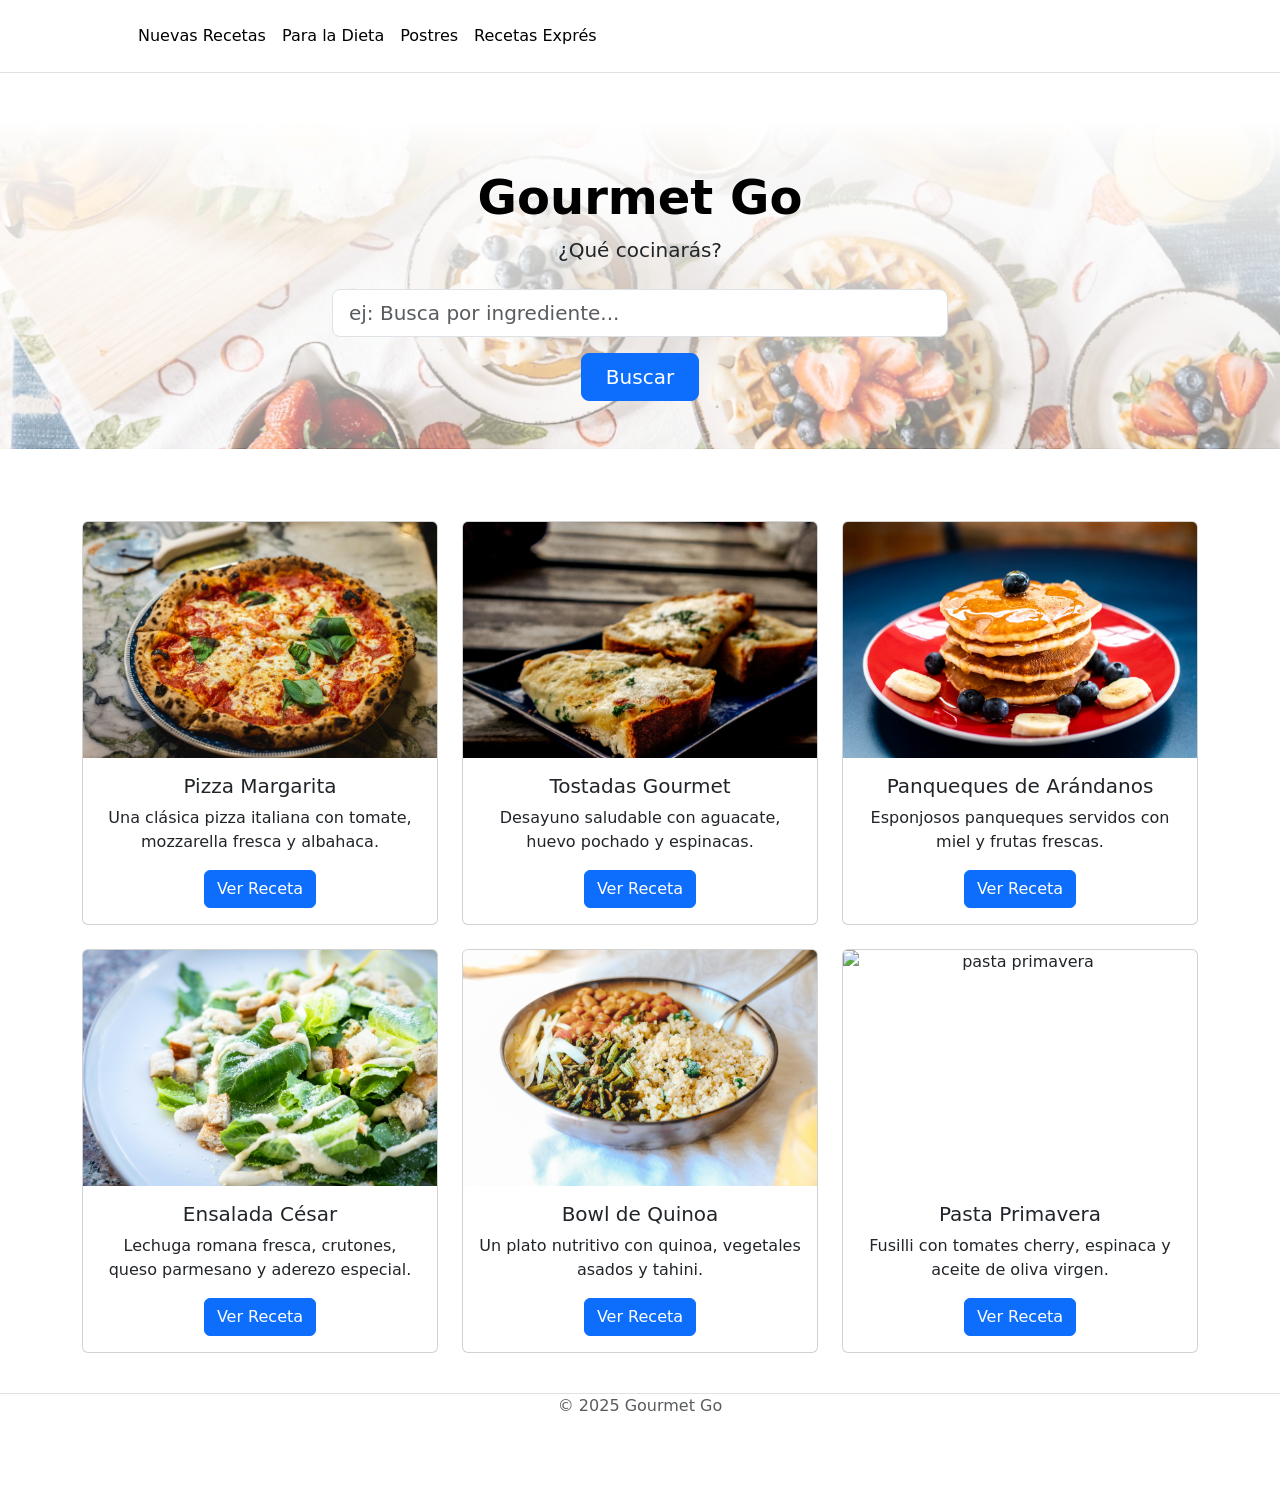
==== index.html @ 7b8d7c26 "first commit" ====
<!DOCTYPE html>
<html lang="es">
  <head>
    <meta charset="UTF-8" />
    <meta name="viewport" content="width=device-width, initial-scale=1.0" />
    <title>Gourmet Go - Buscador de Recetas</title>
    <link
      href="https://cdn.jsdelivr.net/npm/bootstrap@5.3.8/dist/css/bootstrap.min.css"
      rel="stylesheet"
      integrity="sha384-sRIl4kxILFvY47J16cr9ZwB07vP4J8+LH7qKQnuqkuIAvNWLzeN8tE5YBujZqJLB"
      crossorigin="anonymous"
    />
    <link rel="stylesheet" href="./assets/css/style.css" />
  </head>
  <body>
    <!----------Navbar----------->
    <header>
      <header class="p-3 mb-3 border-bottom">
        <div class="container">
          <div
            class="d-flex flex-wrap align-items-center justify-content-center justify-content-lg-start"
          >
            <a
              href="/"
              class="d-flex align-items-center mb-2 mb-lg-0 link-body-emphasis text-decoration-none"
            >
              <svg
                class="bi me-2"
                width="40"
                height="32"
                role="img"
                aria-label="Bootstrap"
              >
                <use xlink:href="#bootstrap"></use>
              </svg>
            </a>
            <ul
              class="nav col-12 col-lg-auto me-lg-auto mb-2 justify-content-center mb-md-0"
            >
              <li>
                <a href="#" class="nav-link px-2 link-body-emphasis"
                  >Nuevas Recetas</a
                >
              </li>
              <li>
                <a href="#" class="nav-link px-2 link-body-emphasis"
                  >Para la Dieta</a
                >
              </li>
              <li>
                <a href="#" class="nav-link px-2 link-body-emphasis">Postres</a>
              </li>
              <li>
                <a href="#" class="nav-link px-2 link-body-emphasis"
                  >Recetas Exprés</a
                >
              </li>
            </ul>
          
          </div>
        </div>
      </header>
    </header>
    <!----------Hero----------->
    <section>
      <div class="px-4 py-5 my-5 text-center hero-img">
        <h1 class="display-5 fw-bold text-body-emphasis">Gourmet Go</h1>
        <div class="col-lg-6 mx-auto">
          <p class="lead mb-4">¿Qué cocinarás?</p>
          <input
            class="form-control form-control-lg mb-3"
            type="text"
            placeholder="ej: Busca por ingrediente..."
            aria-label=".form-control-lg example"
          />
          <div class="d-grid gap-2 d-sm-flex justify-content-sm-center">
            <button type="button" class="btn btn-primary btn-lg px-4 gap-3">
              Buscar
            </button>
          </div>
        </div>
      </div>
    </section>
    <!---------------Tarjetas hardcodeadas---------------->

    <div class="container text-center">
      <div class="row align-items-center">
        <div class="col-sm-12 col-lg-4 g-4">
          <div class="card">
            <img
              src="./assets/images/pizza margarita.avif"
              class="card-img-top img-cover"
              alt="pizza margarita"
            />
            <div class="card-body">
              <h5 class="card-title">Pizza Margarita</h5>
              <p class="card-text">
                Una clásica pizza italiana con tomate, mozzarella fresca y
                albahaca.
              </p>
              <a href="#" class="btn btn-primary">Ver Receta</a>
            </div>
          </div>
        </div>
        <div class="col-sm-12 col-lg-4 g-4">
          <div class="card">
            <img
              src="./assets/images/tostadas.avif"
              class="card-img-top img-cover"
              alt="tostadas"
            />
            <div class="card-body">
              <h5 class="card-title">Tostadas Gourmet</h5>
              <p class="card-text">
                Desayuno saludable con aguacate, huevo pochado y espinacas.
              </p>
              <a href="#" class="btn btn-primary">Ver Receta</a>
            </div>
          </div>
        </div>
        <div class="col-sm-12 col-lg-4 g-4">
          <div class="card">
            <img
              src="./assets/images/pancakes.avif"
              class="card-img-top img-cover"
              alt="Panqueques de Arándanos"
            />
            <div class="card-body">
              <h5 class="card-title">Panqueques de Arándanos</h5>
              <p class="card-text">
                Esponjosos panqueques servidos con miel y frutas frescas.
              </p>
              <a href="#" class="btn btn-primary">Ver Receta</a>
            </div>
          </div>
        </div>
        <div class="col-sm-12 col-lg-4 g-4">
          <div class="card">
            <img
              src="./assets/images/ensalada-cesar.avif"
              class="card-img-top img-cover"
              alt="Ensalada Cesar"
            />
            <div class="card-body">
              <h5 class="card-title">Ensalada César</h5>
              <p class="card-text">
                Lechuga romana fresca, crutones, queso parmesano y aderezo
                especial.
              </p>
              <a href="#" class="btn btn-primary">Ver Receta</a>
            </div>
          </div>
        </div>
        <div class="col-sm-12 col-lg-4 g-4">
          <div class="card">
            <img
              src="./assets/images/bowl-quinoa.avif"
              class="card-img-top img-cover"
              alt="bowl de quinoa"
            />
            <div class="card-body">
              <h5 class="card-title">Bowl de Quinoa</h5>
              <p class="card-text">
                Un plato nutritivo con quinoa, vegetales asados y tahini.
              </p>
              <a href="#" class="btn btn-primary">Ver Receta</a>
            </div>
          </div>
        </div>
        <div class="col-sm-12 col-lg-4 g-4">
          <div class="card">
            <img
              src="./assets/images/pasta-primavera.jpg"
              class="card-img-top img-cover"
              alt="pasta primavera"
            />
            <div class="card-body">
              <h5 class="card-title">Pasta Primavera</h5>
              <p class="card-text">
                Fusilli con tomates cherry, espinaca y aceite de oliva virgen.
              </p>
              <a href="#" class="btn btn-primary">Ver Receta</a>
            </div>
          </div>
        </div>
      </div>
    </div>
    <footer class="py-3 my-4">
      <ul class="nav justify-content-center border-top pb-3 mb-1">
      <p class="text-center text-body-secondary">© 2025 Gourmet Go</p>
    </footer>

    <script
      src="https://cdn.jsdelivr.net/npm/bootstrap@5.3.8/dist/js/bootstrap.bundle.min.js"
      integrity="sha384-FKyoEForCGlyvwx9Hj09JcYn3nv7wiPVlz7YYwJrWVcXK/BmnVDxM+D2scQbITxI"
      crossorigin="anonymous"
    ></script>
    <script src="./assets/javascript/app.js"></script>
  </body>
</html>
---- assets/css/style.css ----
.hero-img {
  position: relative;
  overflow: hidden;
  background-image: linear-gradient(rgb(255 255 255 / 1), rgb(255 255 255 / 0.5)), url("../images/postres.avif");
  background-size: cover;
  background-position: center right;
  background-repeat: no-repeat;
}

.img-cover {
  object-fit: cover;
  aspect-ratio: 3/2;
}
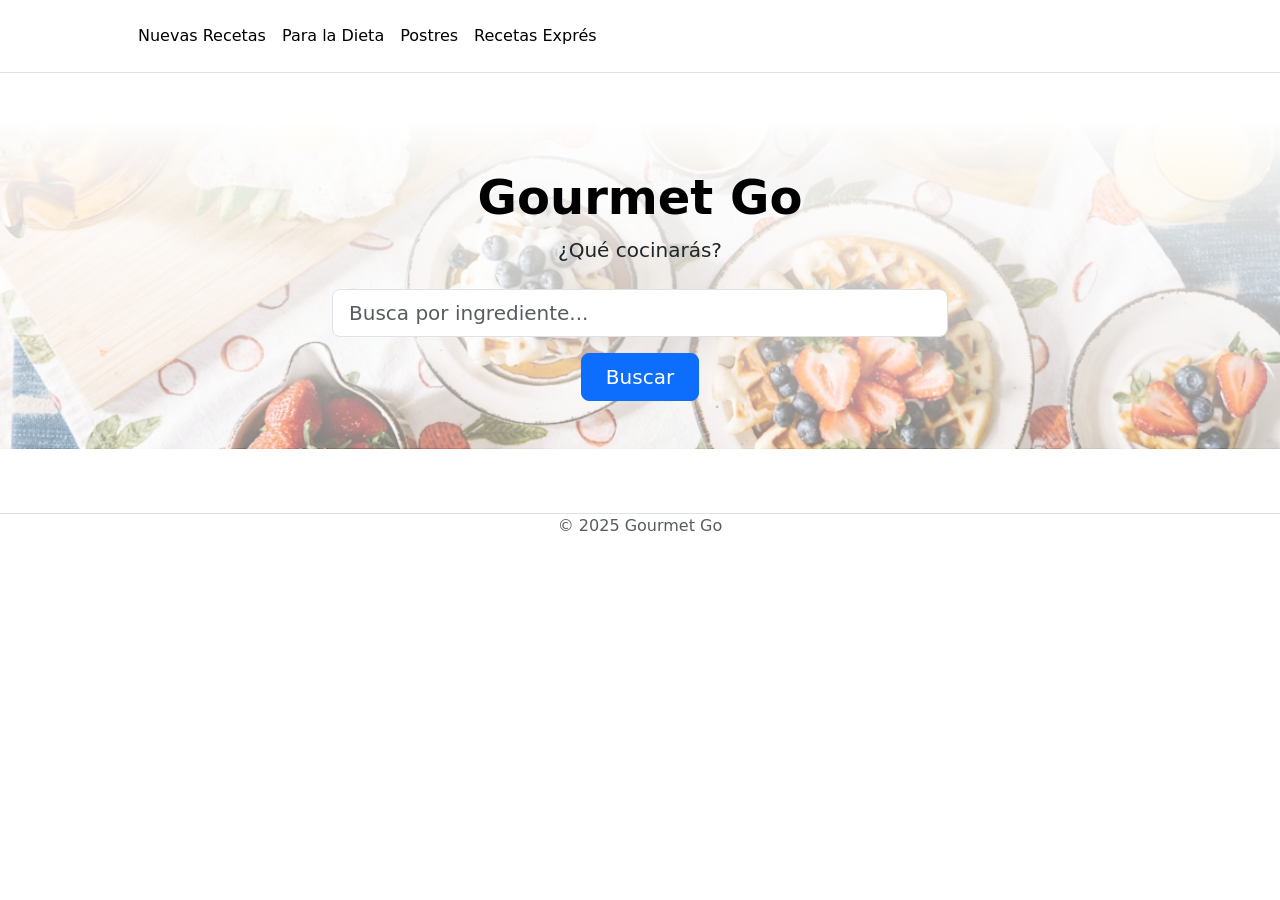
==== commit 804d659d: "Implement search functionality and dynamic recipe rendering" ====
--- a/index.html
+++ b/index.html
@@ -56,7 +56,6 @@
                 >
               </li>
             </ul>
-          
           </div>
         </div>
       </header>
@@ -68,10 +67,11 @@
         <div class="col-lg-6 mx-auto">
           <p class="lead mb-4">¿Qué cocinarás?</p>
           <input
+            id="search-input"
             class="form-control form-control-lg mb-3"
             type="text"
-            placeholder="ej: Busca por ingrediente..."
-            aria-label=".form-control-lg example"
+            placeholder="Busca por ingrediente..."
+            aria-label="buscador principal"
           />
           <div class="d-grid gap-2 d-sm-flex justify-content-sm-center">
             <button type="button" class="btn btn-primary btn-lg px-4 gap-3">
@@ -81,113 +81,18 @@
         </div>
       </div>
     </section>
-    <!---------------Tarjetas hardcodeadas---------------->
+    <!---------------Tarjetas---------------->
 
     <div class="container text-center">
-      <div class="row align-items-center">
-        <div class="col-sm-12 col-lg-4 g-4">
-          <div class="card">
-            <img
-              src="./assets/images/pizza margarita.avif"
-              class="card-img-top img-cover"
-              alt="pizza margarita"
-            />
-            <div class="card-body">
-              <h5 class="card-title">Pizza Margarita</h5>
-              <p class="card-text">
-                Una clásica pizza italiana con tomate, mozzarella fresca y
-                albahaca.
-              </p>
-              <a href="#" class="btn btn-primary">Ver Receta</a>
-            </div>
-          </div>
-        </div>
-        <div class="col-sm-12 col-lg-4 g-4">
-          <div class="card">
-            <img
-              src="./assets/images/tostadas.avif"
-              class="card-img-top img-cover"
-              alt="tostadas"
-            />
-            <div class="card-body">
-              <h5 class="card-title">Tostadas Gourmet</h5>
-              <p class="card-text">
-                Desayuno saludable con aguacate, huevo pochado y espinacas.
-              </p>
-              <a href="#" class="btn btn-primary">Ver Receta</a>
-            </div>
-          </div>
-        </div>
-        <div class="col-sm-12 col-lg-4 g-4">
-          <div class="card">
-            <img
-              src="./assets/images/pancakes.avif"
-              class="card-img-top img-cover"
-              alt="Panqueques de Arándanos"
-            />
-            <div class="card-body">
-              <h5 class="card-title">Panqueques de Arándanos</h5>
-              <p class="card-text">
-                Esponjosos panqueques servidos con miel y frutas frescas.
-              </p>
-              <a href="#" class="btn btn-primary">Ver Receta</a>
-            </div>
-          </div>
-        </div>
-        <div class="col-sm-12 col-lg-4 g-4">
-          <div class="card">
-            <img
-              src="./assets/images/ensalada-cesar.avif"
-              class="card-img-top img-cover"
-              alt="Ensalada Cesar"
-            />
-            <div class="card-body">
-              <h5 class="card-title">Ensalada César</h5>
-              <p class="card-text">
-                Lechuga romana fresca, crutones, queso parmesano y aderezo
-                especial.
-              </p>
-              <a href="#" class="btn btn-primary">Ver Receta</a>
-            </div>
-          </div>
-        </div>
-        <div class="col-sm-12 col-lg-4 g-4">
-          <div class="card">
-            <img
-              src="./assets/images/bowl-quinoa.avif"
-              class="card-img-top img-cover"
-              alt="bowl de quinoa"
-            />
-            <div class="card-body">
-              <h5 class="card-title">Bowl de Quinoa</h5>
-              <p class="card-text">
-                Un plato nutritivo con quinoa, vegetales asados y tahini.
-              </p>
-              <a href="#" class="btn btn-primary">Ver Receta</a>
-            </div>
-          </div>
-        </div>
-        <div class="col-sm-12 col-lg-4 g-4">
-          <div class="card">
-            <img
-              src="./assets/images/pasta-primavera.jpg"
-              class="card-img-top img-cover"
-              alt="pasta primavera"
-            />
-            <div class="card-body">
-              <h5 class="card-title">Pasta Primavera</h5>
-              <p class="card-text">
-                Fusilli con tomates cherry, espinaca y aceite de oliva virgen.
-              </p>
-              <a href="#" class="btn btn-primary">Ver Receta</a>
-            </div>
-          </div>
-        </div>
+      <div id="recipes" class="row row-cols-lg-4 g-4 align-items-center">
+        <!-- Las tarjetas de recetas se insertarán aquí dinámicamente -->
+         
       </div>
     </div>
     <footer class="py-3 my-4">
-      <ul class="nav justify-content-center border-top pb-3 mb-1">
-      <p class="text-center text-body-secondary">© 2025 Gourmet Go</p>
+      <div class="nav justify-content-center border-top pb-3 mb-1">
+        <p class="text-center text-body-secondary">© 2025 Gourmet Go</p>
+      </div>
     </footer>
 
     <script
--- a/assets/css/style.css
+++ b/assets/css/style.css
@@ -10,4 +10,12 @@
 .img-cover {
   object-fit: cover;
   aspect-ratio: 3/2;
+}
+
+.card .card-text {
+  overflow: hidden;
+  display: -webkit-box;
+  -webkit-box-orient: vertical;
+  -webkit-line-clamp: 4;
+  line-clamp: 4;
 }
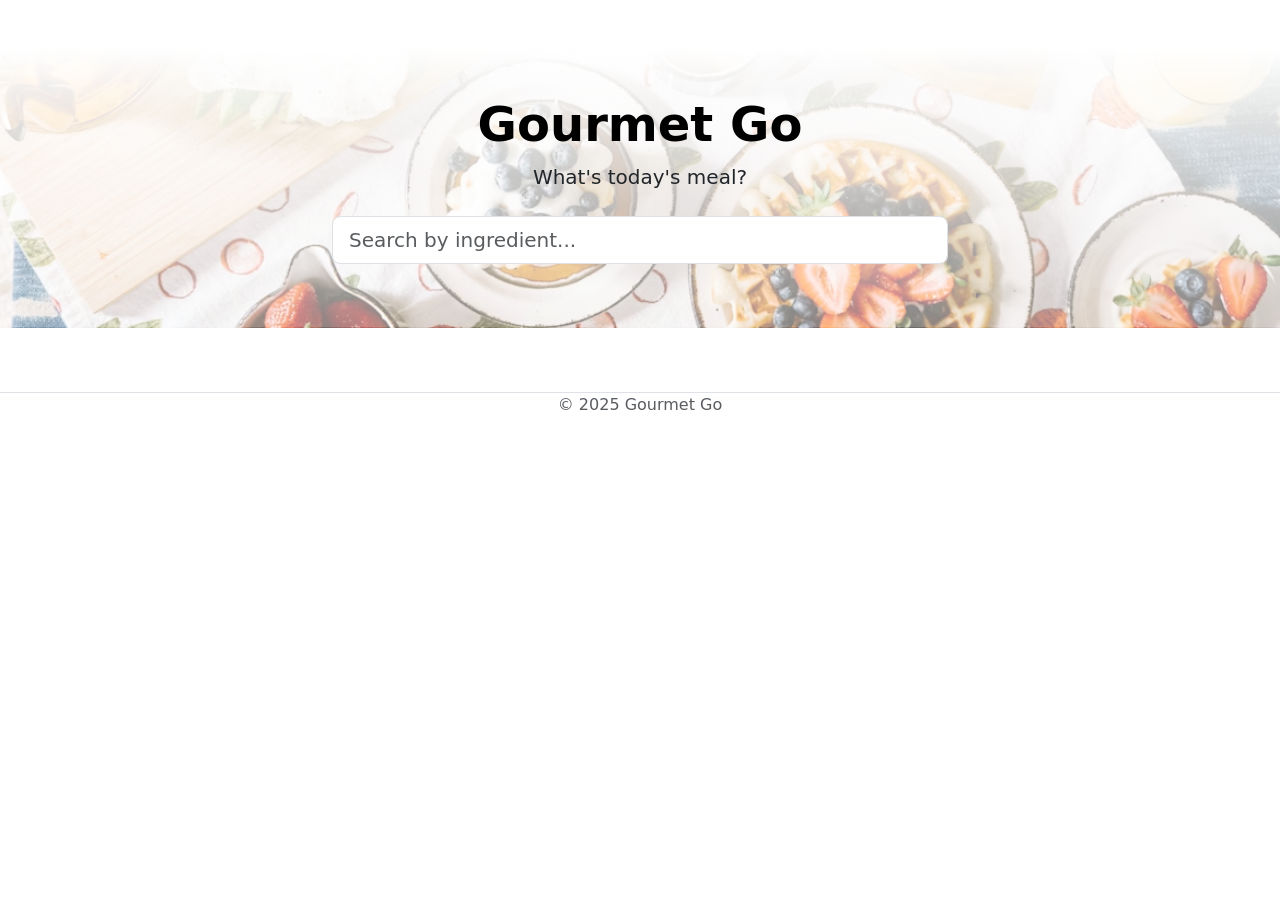
==== commit d6dbf732: "Translate UI text to English for consistency and improve user experience" ====
--- a/index.html
+++ b/index.html
@@ -1,9 +1,9 @@
 <!DOCTYPE html>
-<html lang="es">
+<html lang="en">
   <head>
     <meta charset="UTF-8" />
     <meta name="viewport" content="width=device-width, initial-scale=1.0" />
-    <title>Gourmet Go - Buscador de Recetas</title>
+  <title>Gourmet Go - Recipe Finder</title>
     <link
       href="https://cdn.jsdelivr.net/npm/bootstrap@5.3.8/dist/css/bootstrap.min.css"
       rel="stylesheet"
@@ -13,80 +13,39 @@
     <link rel="stylesheet" href="./assets/css/style.css" />
   </head>
   <body>
-    <!----------Navbar----------->
-    <header>
-      <header class="p-3 mb-3 border-bottom">
-        <div class="container">
-          <div
-            class="d-flex flex-wrap align-items-center justify-content-center justify-content-lg-start"
-          >
-            <a
-              href="/"
-              class="d-flex align-items-center mb-2 mb-lg-0 link-body-emphasis text-decoration-none"
-            >
-              <svg
-                class="bi me-2"
-                width="40"
-                height="32"
-                role="img"
-                aria-label="Bootstrap"
-              >
-                <use xlink:href="#bootstrap"></use>
-              </svg>
-            </a>
-            <ul
-              class="nav col-12 col-lg-auto me-lg-auto mb-2 justify-content-center mb-md-0"
-            >
-              <li>
-                <a href="#" class="nav-link px-2 link-body-emphasis"
-                  >Nuevas Recetas</a
-                >
-              </li>
-              <li>
-                <a href="#" class="nav-link px-2 link-body-emphasis"
-                  >Para la Dieta</a
-                >
-              </li>
-              <li>
-                <a href="#" class="nav-link px-2 link-body-emphasis">Postres</a>
-              </li>
-              <li>
-                <a href="#" class="nav-link px-2 link-body-emphasis"
-                  >Recetas Exprés</a
-                >
-              </li>
-            </ul>
-          </div>
-        </div>
-      </header>
-    </header>
     <!----------Hero----------->
     <section>
       <div class="px-4 py-5 my-5 text-center hero-img">
         <h1 class="display-5 fw-bold text-body-emphasis">Gourmet Go</h1>
         <div class="col-lg-6 mx-auto">
-          <p class="lead mb-4">¿Qué cocinarás?</p>
+          <p class="lead mb-4">What's today's meal?</p>
           <input
             id="search-input"
             class="form-control form-control-lg mb-3"
             type="text"
-            placeholder="Busca por ingrediente..."
-            aria-label="buscador principal"
+            placeholder="Search by ingredient..."
+            aria-label="main search"
           />
-          <div class="d-grid gap-2 d-sm-flex justify-content-sm-center">
-            <button type="button" class="btn btn-primary btn-lg px-4 gap-3">
-              Buscar
-            </button>
-          </div>
         </div>
       </div>
     </section>
     <!---------------Tarjetas---------------->
+    
 
     <div class="container text-center">
       <div id="recipes" class="row row-cols-lg-4 g-4 align-items-center">
         <!-- Las tarjetas de recetas se insertarán aquí dinámicamente -->
-         
+      <div id="recipes" class="row row-cols-1 row-cols-md-3 g-4"></div>
+
+<div id="recipes" class="row row-cols-1 row-cols-md-3 g-4"></div>
+
+<div id="meal-detail" class="d-none mt-4 border rounded bg-white p-4 shadow">
+   <button class="btn btn-outline-secondary mb-4" onclick="showList()">
+     ← Back to search
+   </button>
+    <div id="meal-content">
+        </div>
+</div>
       </div>
     </div>
     <footer class="py-3 my-4">
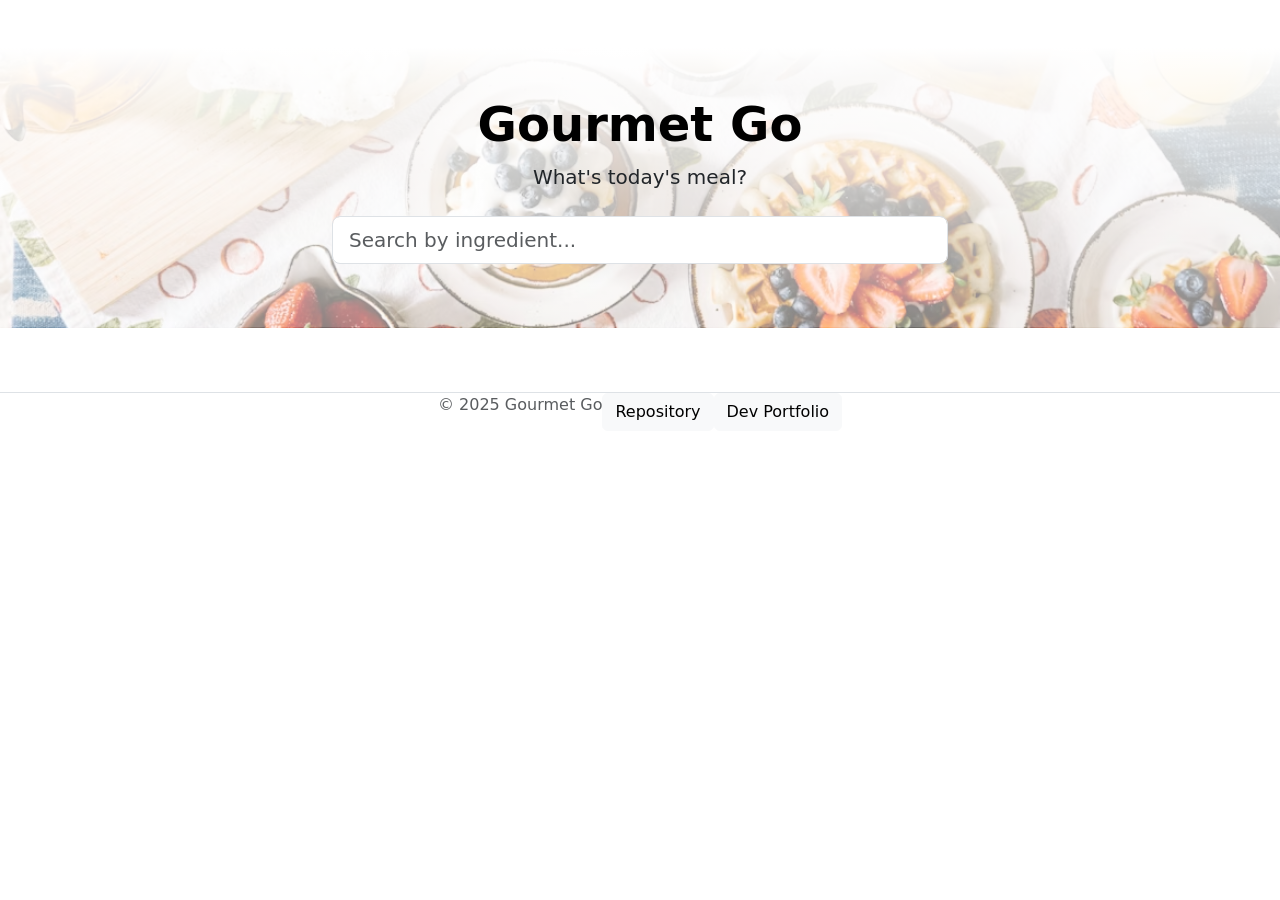
==== commit 6efd0691: "fixed footer and readme. Deleted extra images." ====
--- a/index.html
+++ b/index.html
@@ -48,9 +48,16 @@
 </div>
       </div>
     </div>
+    <!-----------------Footer---------------->
     <footer class="py-3 my-4">
       <div class="nav justify-content-center border-top pb-3 mb-1">
         <p class="text-center text-body-secondary">© 2025 Gourmet Go</p>
+        <a href="https://github.com/gourmet-go" target="_blank" rel="noopener noreferrer">
+          <button type="button" class="btn btn-light">Repository</button>
+        </a>
+        <a href="https://trillolillo.dev" target="_blank" rel="noopener noreferrer">
+          <button type="button" class="btn btn-light">Dev Portfolio</button>
+        </a>
       </div>
     </footer>
 
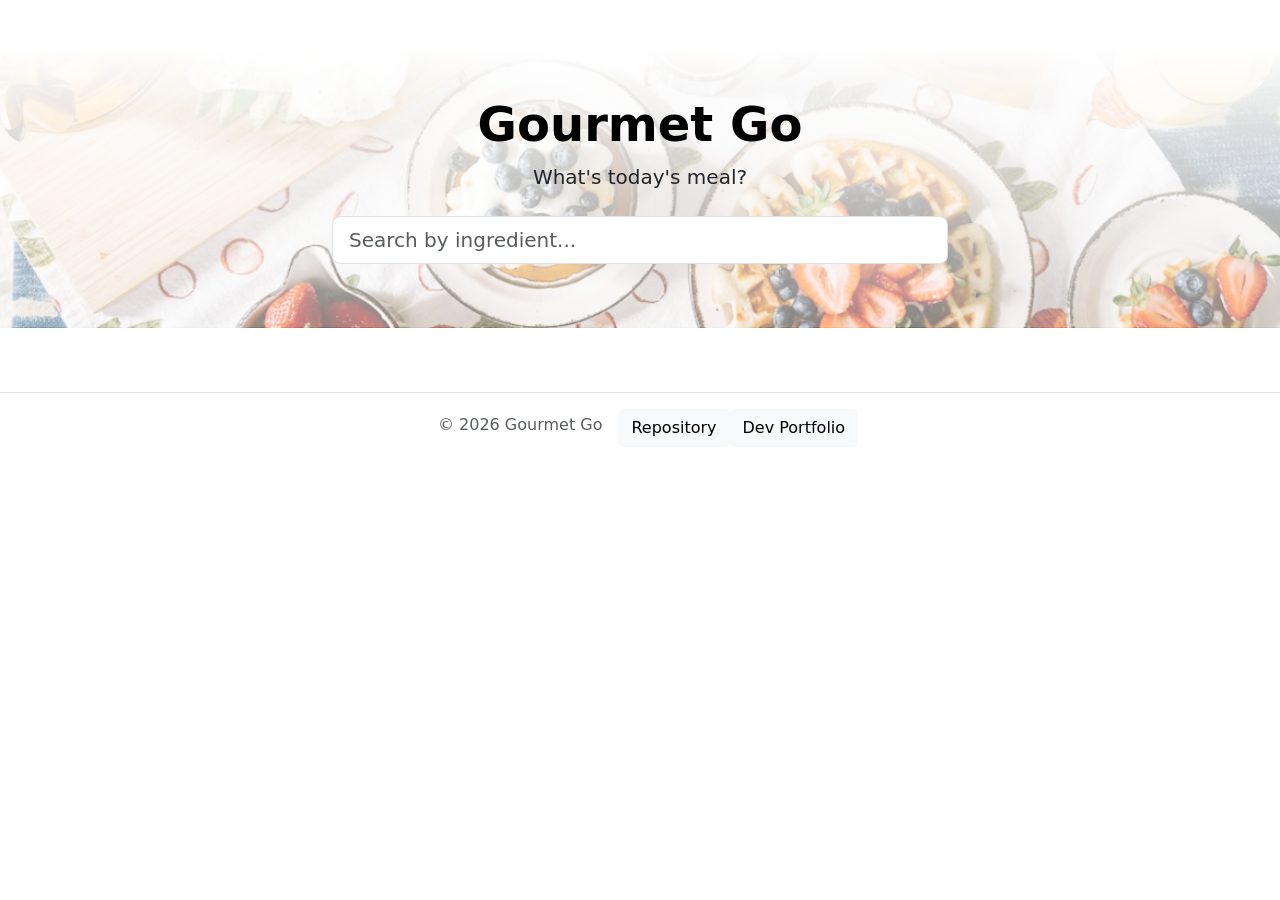
==== commit c1173f25: "minor changes on footer" ====
--- a/index.html
+++ b/index.html
@@ -49,10 +49,11 @@
       </div>
     </div>
     <!-----------------Footer---------------->
-    <footer class="py-3 my-4">
-      <div class="nav justify-content-center border-top pb-3 mb-1">
-        <p class="text-center text-body-secondary">© 2025 Gourmet Go</p>
+    <footer class="py-3 my-4 g-3">
+      <div class="nav border-top justify-content-center pb-3 mb-1 pt-3 px-3">
+        <p class="text-center text-body-secondary px-3 py-1">© 2026 Gourmet Go</p>
         <a href="https://github.com/gourmet-go" target="_blank" rel="noopener noreferrer">
+          
           <button type="button" class="btn btn-light">Repository</button>
         </a>
         <a href="https://trillolillo.dev" target="_blank" rel="noopener noreferrer">
